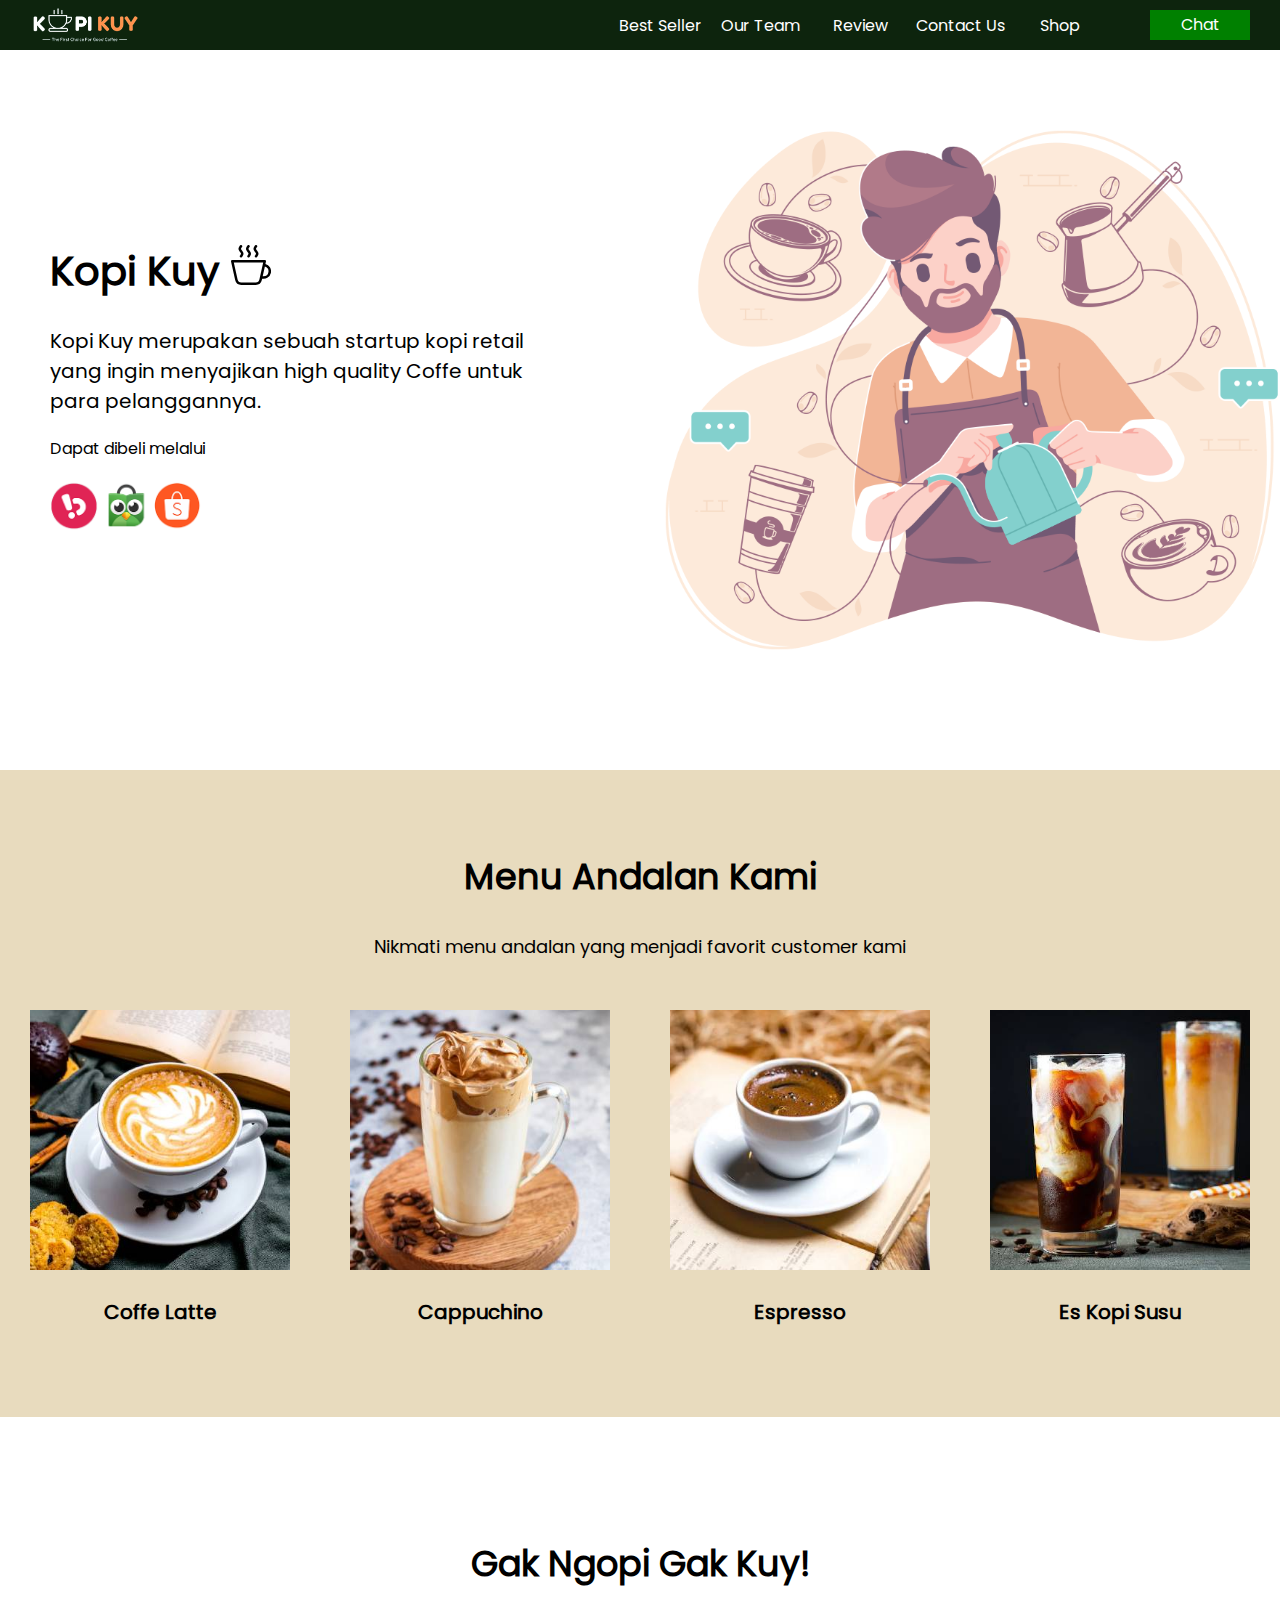
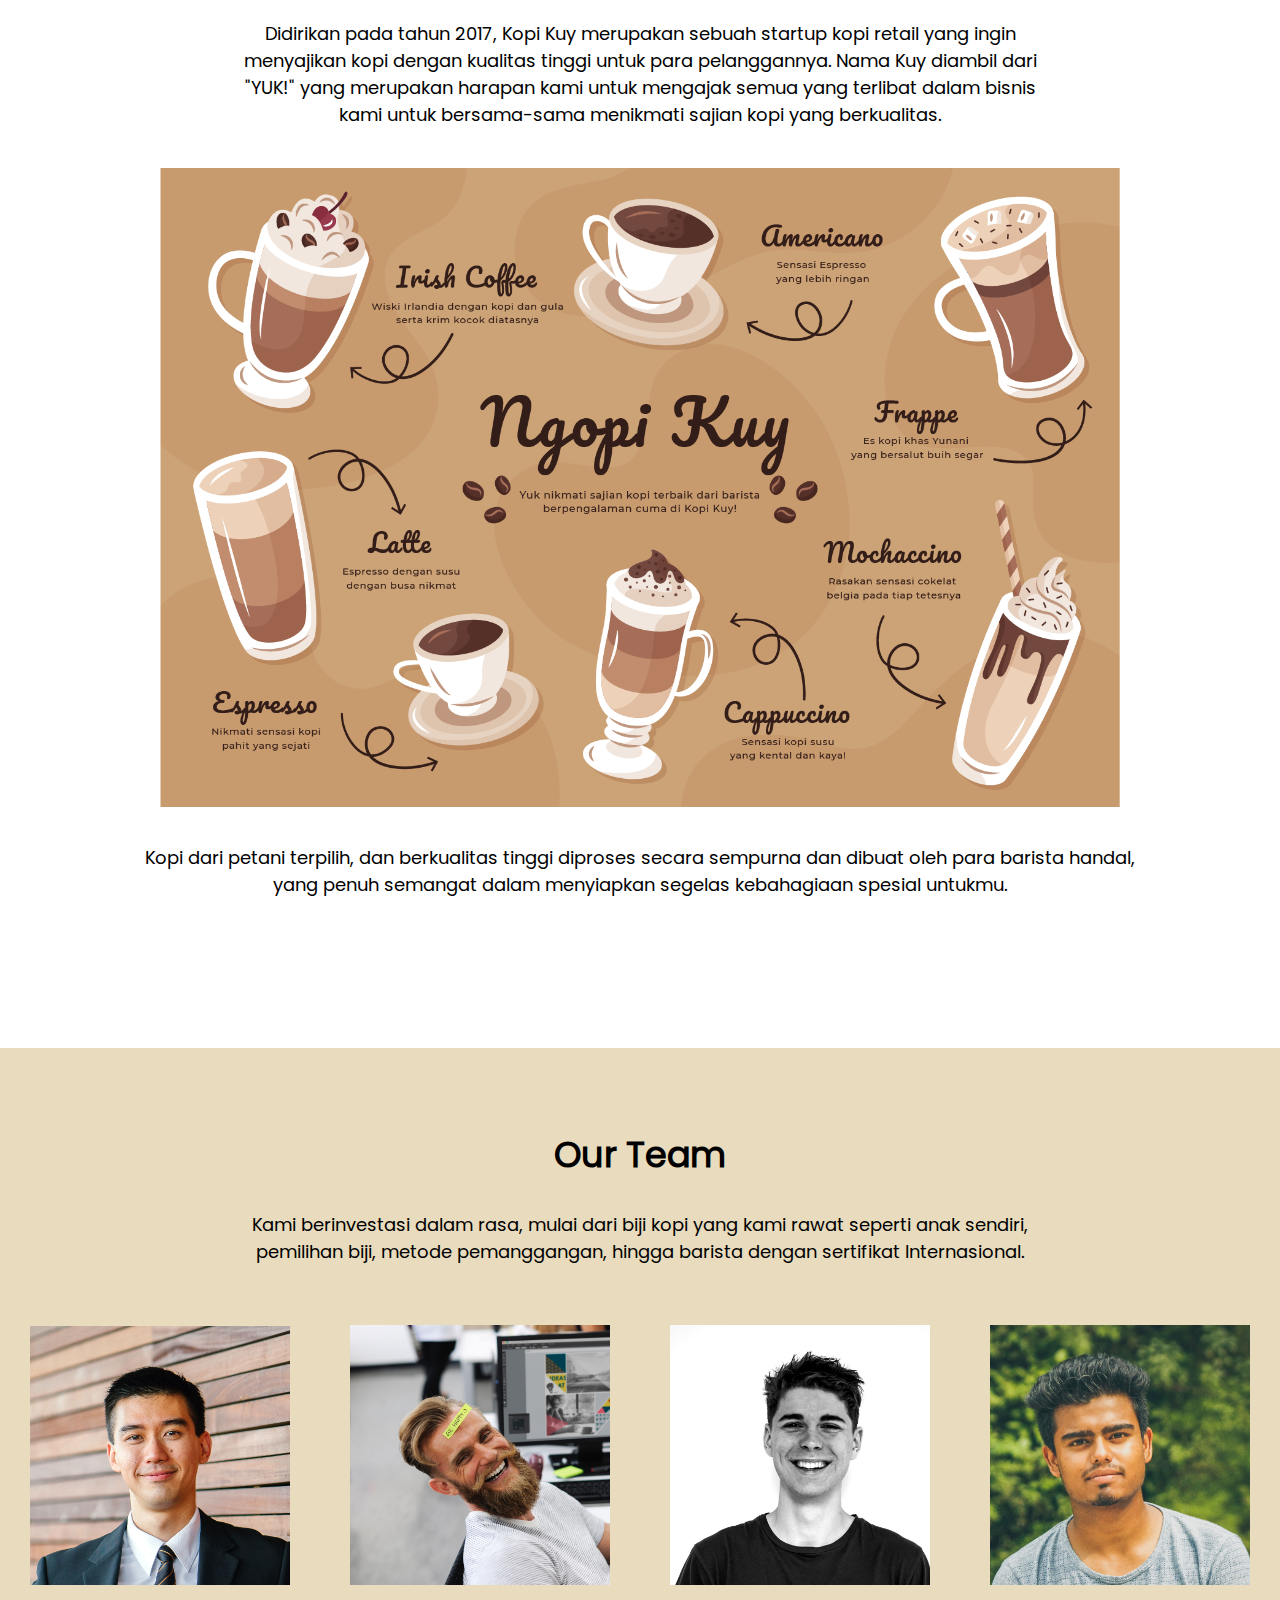
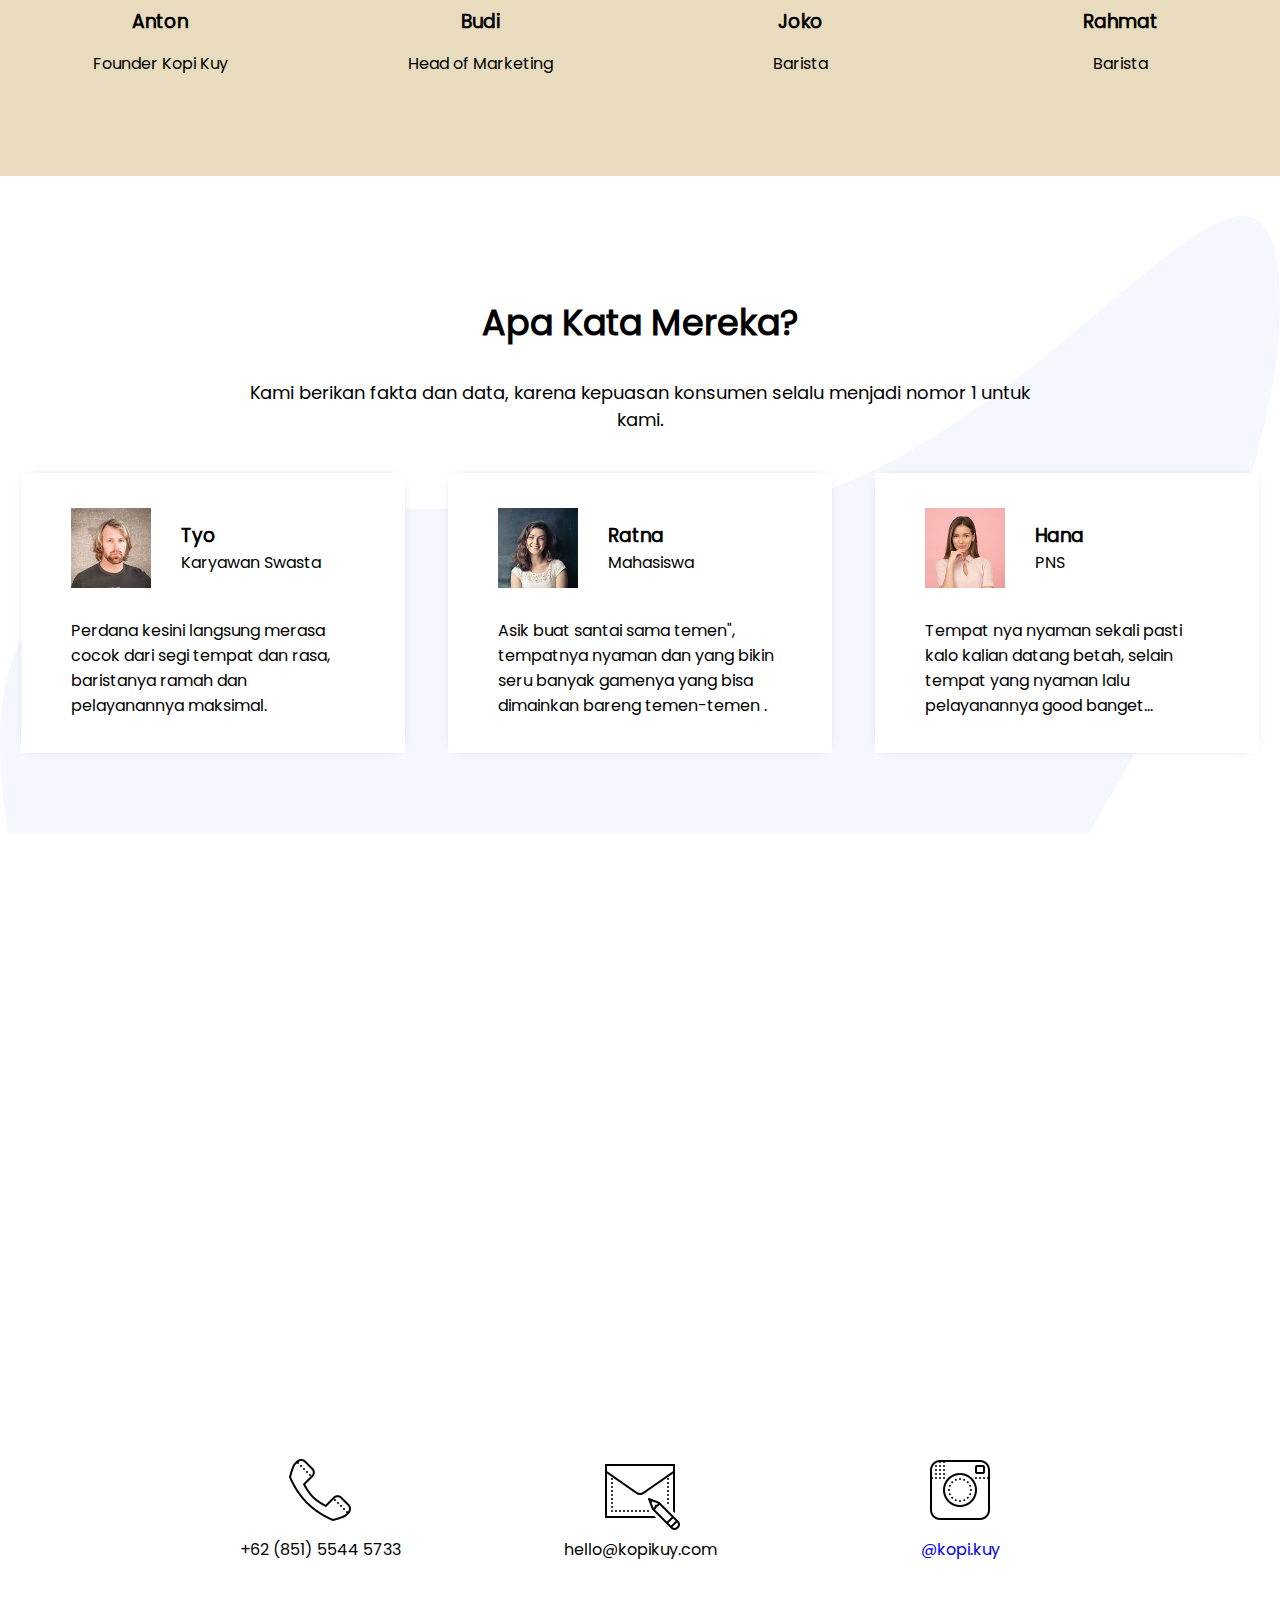
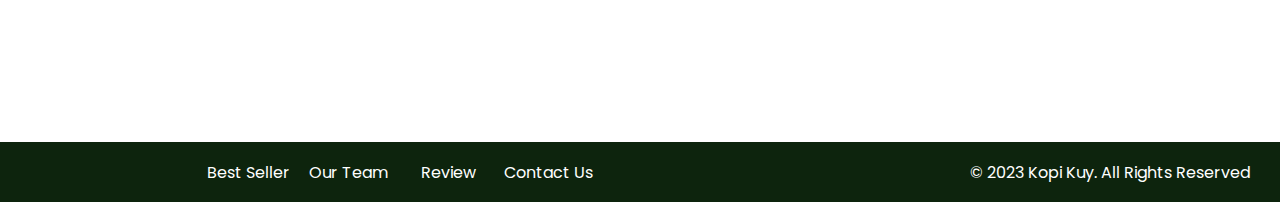
==== index.html @ 0606dd42 "first commit" ====
<!DOCTYPE html>
<html lang="en">

<head>
    <meta charset="UTF-8">
    <meta http-equiv="X-UA-Compatible" content="IE=edge">
    <meta name="viewport" content="width=device-width, initial-scale=1.0">
    <title>Website Kopi Kuy</title>
    <link rel="stylesheet" href="css/style.css">
</head>

<body>
    <nav>
        <div class="baris">
            <img src="images/logo/logo_kuy.png" alt="logo kopi kuy" class="logo">
            <ul class="navigasi">
                <li>
                    <a href="#best-seller">Best Seller</a>
                </li>
                <li>
                    <a href="#our-team">Our Team</a>
                </li>
                <li>
                    <a href="#review">Review</a>
                </li>
                <li>
                    <a href="#contact-us">Contact Us</a>
                </li>
                <li>
                    <a href="produk.html">Shop</a>
                </li>
            </ul>
            <a role="button" class="chat" href="https://wa.me/6285155445733">Chat</a>
        </div>
    </nav>

<header>
    <div class="baris">
        <div class="kiri">
            <h1>Kopi Kuy <img src="images/icon/icon_kopi.svg" alt=""></h1>
            <p class="tagline">
                Kopi Kuy merupakan sebuah startup kopi retail yang ingin menyajikan high quality Coffe untuk para pelanggannya.
            </p>
            <div class="cta">
                <p>Dapat dibeli melalui</p>
                <a href="https://www.bukalapak.com/u/jakartakopi">
                    <img src="images/logo/logo_bukalapak.png" alt="">
                </a>
                <a href="https://www.tokopedia.com/bataviaonekopi">
                    <img src="images/logo/logo_tokopedia.png" alt="">
                </a>
                <a href="https://shopee.co.id/batavia.coffee">
                    <img src="images/logo/logo_shopee.png" alt="">
                </a>
            </div>
        </div>
        <img src="images/header/banner barista 4.png" alt="" class="kanan">
    </div>
</header>

<section id="best-seller" class="best-seller">
    <h2>Menu Andalan Kami</h2>
    <p class="sub">
        Nikmati menu andalan yang menjadi favorit customer kami 
    </p>
    <div class="baris">
        <div class="produk">
            <img src="images/produk/product_latte.jpg" alt="">
            <p>Coffe Latte</p>
        </div>
        <div class="produk">
            <img src="images/produk/product_capuchino.jpg" alt="">
            <p>Cappuchino</p>
        </div>
        <div class="produk">
            <img src="images/produk/product_espresso.jpg" alt="">
            <p>Espresso</p>
        </div>
        <div class="produk">
            <img src="images/produk/product_kopi_susu.jpg" alt="">
            <p>Es Kopi Susu</p>
        </div>
    </div>
</section>

<SECTION id="about-us" class="about-us">
    <h2>Gak Ngopi Gak Kuy!</h2>
    <p class="sub">
        Didirikan pada tahun 2017, Kopi Kuy merupakan sebuah startup kopi retail yang ingin menyajikan kopi dengan kualitas tinggi untuk para pelanggannya. Nama Kuy diambil dari "YUK!" yang merupakan harapan kami untuk mengajak semua yang terlibat dalam bisnis kami untuk bersama-sama menikmati sajian kopi yang berkualitas. 
    </p>
    <img src="images/aset_kopi_jumbo.png">
    <p class="penjelasan">
        Kopi dari petani terpilih, dan berkualitas tinggi diproses secara sempurna dan dibuat oleh para barista handal, yang penuh semangat dalam menyiapkan segelas kebahagiaan spesial untukmu.
    </p>
</SECTION>

<SECTION id="our-team" class="our-team">
    <h2>Our Team</h2>
    <p class="sub">
        Kami berinvestasi dalam rasa, mulai dari biji kopi yang kami rawat seperti anak sendiri, pemilihan biji, metode pemanggangan, hingga barista dengan sertifikat Internasional.
    </p>
    <div class="baris">
        <div class="team">
            <img src="images/customer/customer7.jpg" alt="">
            <h3>Anton</h3>
            <p>Founder Kopi Kuy</p>
        </div>
        <div class="team">
            <img src="images/customer/customer9.jpg" alt="">
            <h3>Budi</h3>
            <p>Head of Marketing</p>
        </div>
        <div class="team">
            <img src="images/customer/customer5.jpg" alt="">
            <h3>Joko</h3>
            <p>Barista</p>
        </div>
        <div class="team">
            <img src="images/customer/customer8.jpg" alt="">
            <h3>Rahmat</h3>
            <p>Barista</p>
        </div>
    </div>
</SECTION>

<SECTION id="review" class="review">
    <h2>Apa Kata Mereka?</h2>
    <p class="sub">
        Kami berikan fakta dan data, karena kepuasan konsumen selalu menjadi nomor 1 untuk kami.</p>

        <div class="baris">
            <div class="testimoni">
                <div class="profile">
                    <img src="images/customer/customer2.jpg">
                    <div class="titel">
                        <h3>Tyo</h3>
                        <p>Karyawan Swasta</p>
                    </div>
                </div>
            <p>Perdana kesini langsung merasa cocok dari segi tempat dan rasa, baristanya ramah dan pelayanannya maksimal.</p>
            </div>
            <div class="testimoni">
                <div class="profile">
                    <img src="images/customer/customer3.jpg">
                    <div class="titel">
                        <h3>Ratna</h3>
                        <p>Mahasiswa</p>
                    </div>
                </div>
            <p>Asik buat santai sama temen", tempatnya nyaman dan yang bikin seru banyak gamenya yang bisa dimainkan bareng temen-temen .</p>
            </div>
            <div class="testimoni">
                <div class="profile">
                    <img src="images/customer/customer4.jpg">
                    <div class="titel">
                        <h3>Hana</h3>
                        <p>PNS</p>
                    </div>
                </div>
            <p>Tempat nya nyaman sekali pasti kalo kalian datang betah, selain tempat yang nyaman lalu pelayanannya good banget...</p>
            </div>
        </div>
</SECTION>

<section class="contact-us" id="contact-us">
    <iframe
            src="https://www.google.com/maps/embed?pb=!1m14!1m8!1m3!1d7932.741866032694!2d106.668581!3d-6.214715!3m2!1i1024!2i768!4f13.1!3m3!1m2!1s0x2e69f9912c7f297b%3A0xe5a3a671dae861ab!2sKopi%20kuy!5e0!3m2!1sid!2sid!4v1680617229460!5m2!1sid!2sid"
            width="100%" height="450" style="border:0;" allowfullscreen="" loading="lazy"
            referrerpolicy="no-referrer-when-downgrade"></iframe>

    <div class="baris">
        <div class="kolom">
            <img src="images/icon/icon_phone.png">
            <p>+62 (851) 5544 5733 </p>
        </div>
        <div class="kolom">
            <img src="images/icon/icon_mail.png">
            <p>hello@kopikuy.com</p>
        </div>
        <div class="kolom">
            <img src="images/icon/icon_instagram.png">
            <a href="https://instagram.com" role="button">
            <p>@kopi.kuy</p>
            </a>
        </div>
    </div>
</section>

<footer>
    <div class="baris">
        <ul class="navigasi">
            <li>
                <a href="#best-seller">Best Seller</a>
            </li>
            <li>
                <a href="#our-team">Our Team</a>
            </li>
            <li>
                <a href="#review">Review</a>
            </li>
            <li>
                <a href="#contact-us">Contact Us</a>
            </li>
        </ul>
        <p>© 2023 Kopi Kuy. All Rights Reserved</p>
    </div>
</footer>
</body>

</html>
---- css/style.css ----
/* Pengaturan Global */
@font-face {
   font-family: 'Poppins';
   src: url(../fonts/poppins.woff2);
}

* {
   box-sizing: border-box;
   margin: 0;
   padding: 0;
}

html {
   scroll-behavior: smooth;
}

body {
   font-family: 'Poppins';
}

.bg-kopi {
   background-color: rgb(13, 36, 13);
}

section {
   padding-top: 80px;
   padding-bottom: 80px;
   margin-top: 40px;
   margin-bottom: 40px;
}

.baris {
   display: flex;
   align-items: center;
   justify-content: center;
}

h1 {
   font-size: 40px;
}

h2 {
   font-size: 35px;
   text-align: center;
   margin-bottom: 30px;
}

p.sub {
   font-size: 18px;
   width: 800px;
   max-width: 100%;
   text-align: center;
   margin: auto;
   margin-bottom: 40px;
}

img,
video {
   max-width: 100%;
}

/* Navigasi */

nav {
   background-color: rgb(13, 36, 13);
   padding-left: 30px;
   padding-right: 30px;
}

nav .chat {
   width: 100px;
   height: 30px;
   text-decoration: none;
   background-color: green;
   color: white;
   text-align: center;
   line-height: 1.9rem;
}

nav .baris {
   align-items: center;
   height: 50px;
}

.logo {
   height: 40px;
}

nav button {
   width: 100px;
   height: 30px;
}

.navigasi {
   display: flex;
   list-style: none;
   margin-right: 40px;
   align-items: center;
   margin-left: auto;
   text-align: center;
}

.navigasi li {
   width: 100px;
}

.navigasi li a {
   color: #fff;
   text-decoration: none;
}

/* Header */

header {
   padding-left: 50px;
   padding-top: 80px;
   padding-bottom: 80px;
}

header .baris {
   display: flex;
   align-items: center;
}

header .kiri {
   width: 50%;
   padding-right: 100px;
}

header .kanan {
   width: 50%;
}

header .kiri h1 {
   margin-bottom: 25px;
   /*color: midnightblue;*/
}

header .kiri p.tagline {
   margin-bottom: 20px;
   font-size: 20px;
}

header .kiri .cta p {
   font-size: 16px;
   margin-bottom: 20px;
}

header .kiri .cta a {
   text-decoration: none;
}

header .kiri .cta img {
   height: 50px;
}

/* Best Seller */

.best-seller {
   background-color: rgb(232, 219, 190);
}

.best-seller .produk {
   width: 25%;
   padding: 10px 30px;
   text-align: center;
}

.best-seller .produk p {
   font-weight: bold;
   margin-top: 20px;
   font-size: 20px;
}

/* About Us */

section.about-us {

   margin-left: auto;
   margin-right: auto;
   text-align: center;
}

.about-us .tentang {
   width: 1024px;
   max-width: 90%;
   margin: 10px auto 40px auto;
   font-size: 18px;
}

.about-us img {
   width: 960px;
   max-width: 100%;
}

.about-us .penjelasan {
   max-width: 80%;
   margin: 30px auto 30px auto;
   font-size: 18px;
}

/* Our Team */

.our-team {
   background-color: rgb(232, 219, 190);
}

.our-team .baris .team {
   padding: 20px 30px;
   text-align: center;
}

.our-team .baris .team img {
   margin-bottom: 15px;
}

.our-team .baris h3 {
   margin-bottom: 15px;
}

/* Review */

.review {
   background-image: url(../images/shapes/9.svg);
   background-size: cover;
}

.review .baris {
   width: 1366px;
   max-width: 100%;
   margin-left: auto;
   margin-right: auto;
   justify-content: space-around;
}

.review .baris .testimoni {
   width: 30%;
   padding: 35px 50px;
   box-shadow: 0px 0px 12px -10px #000;
   background-color: #fff;
}

.review .profile {
   display: flex;
   margin-bottom: 30px;
   align-items: center;
}

.review .profile img {
   height: 80px;
   margin-right: 30px;
}

/* Contact Us */

section.contact-us {
   margin-bottom: 100px;
}

.contact-us .baris .kolom {
   margin-top: 40px;
   width: 25%;
   text-align: center;
}

.contact-us .kolom a {
   text-decoration: none;
}

/* Footer */

footer {
   background-color: rgb(13, 36, 13);
   padding-left: 30px;
   padding-right: 30px;
}

footer .baris {
   align-items: center;
   justify-content: space-between;
   max-width: 1366px;
   align-self: center;
   height: 60px;
}

footer .navigasi {
   width: 60%;
}

footer p {
   color: #fff;
}

/* Produk */

.shop .card p.card-text {
   font-size: 15px;
   color: #3b3b3b;
}

.shop .card h5 {
   font-size: 18px;
   font-weight: bold;
   color: #3b3b3b;
}


/* Media */
@media (max-width:700px) {
   .baris {
      flex-wrap: wrap;
   }

   .navigasi {
      display: none;
   }

   .logo {
      margin-right: auto;
   }

   header .kiri {
      width: 100%;
      padding-right: 10px;
      padding-right: 10px;
      text-align: center;
      color: mediumvioletred;
   }

   header .kanan {
      width: 100%;
   }

   section {
      padding-left: 20px;
      padding-right: 20px;
   }

   .best-seller .produk {
      width: 50%;
      margin-bottom: 30px;
   }

   .review .baris .testimoni {
      width: 100%;
      margin-bottom: 30px;
   }

   .contact-us .baris .kolom {
      width: 50%;
   }
}
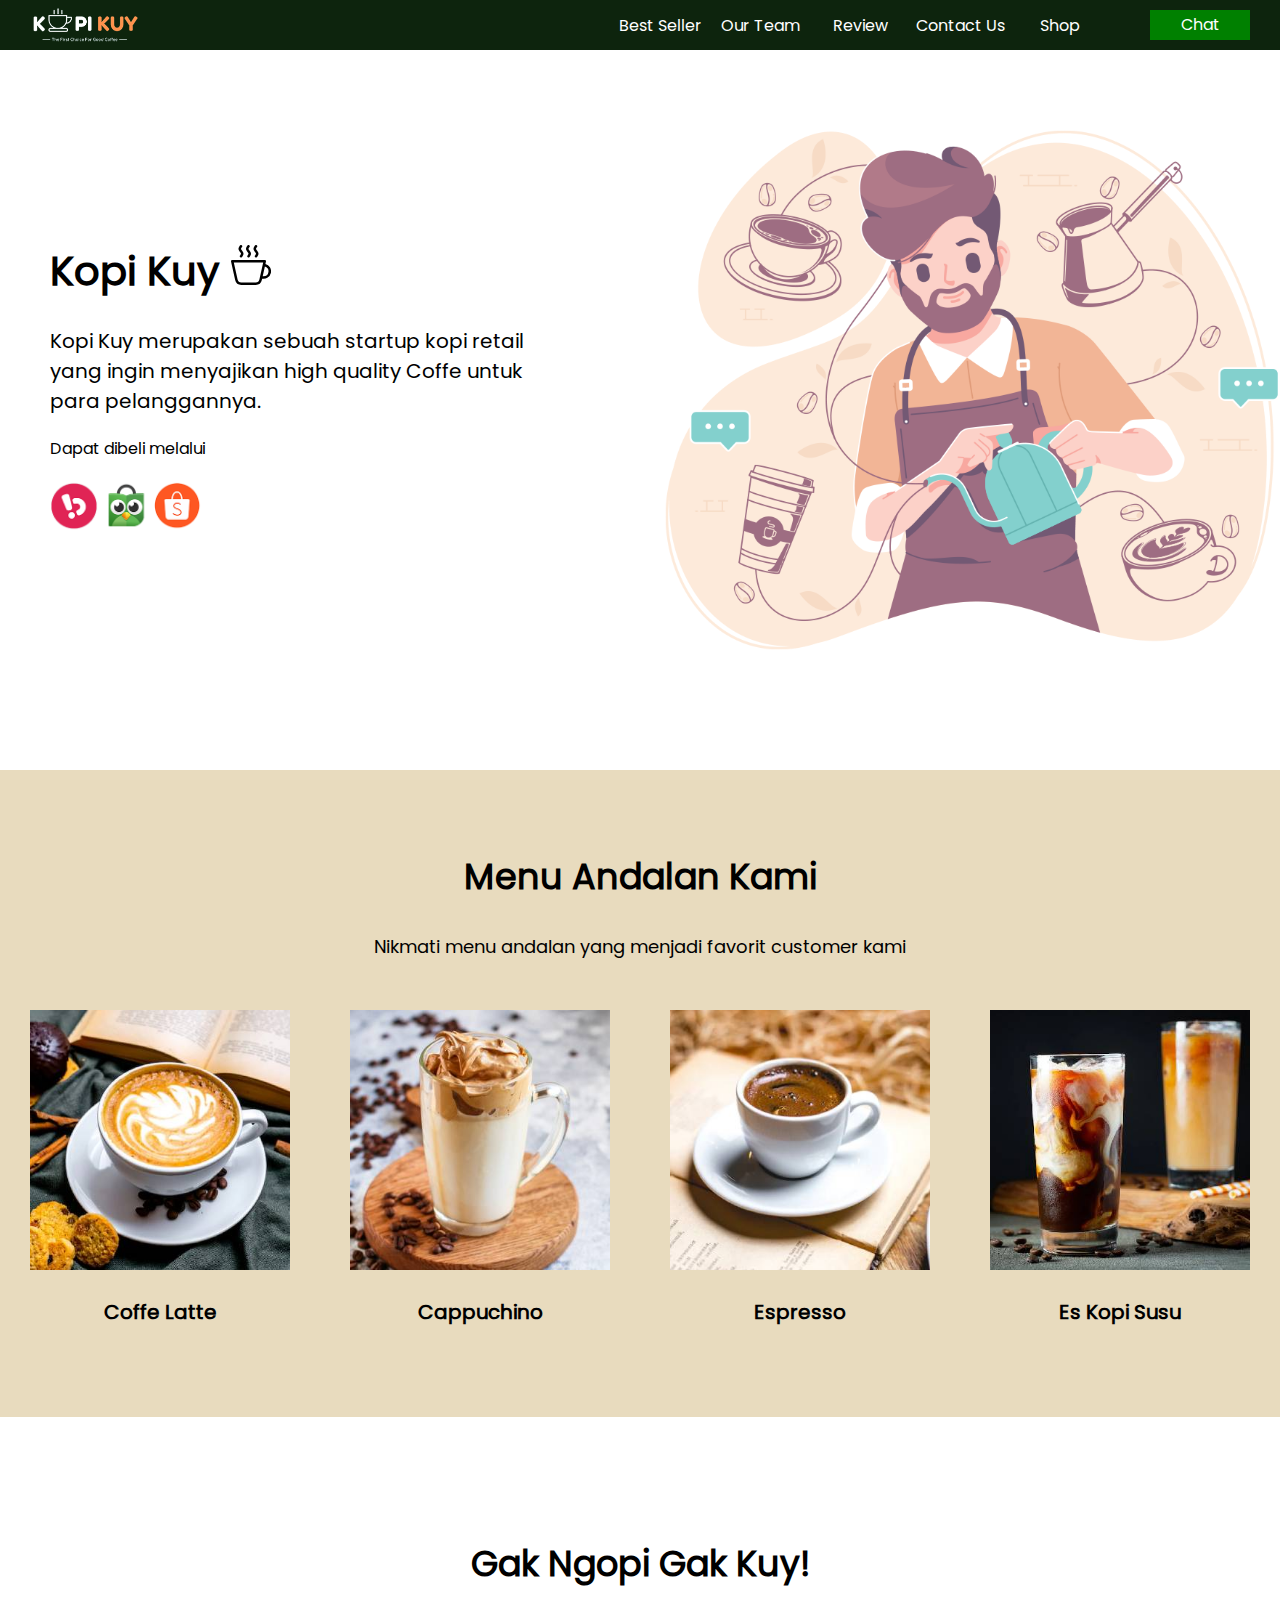
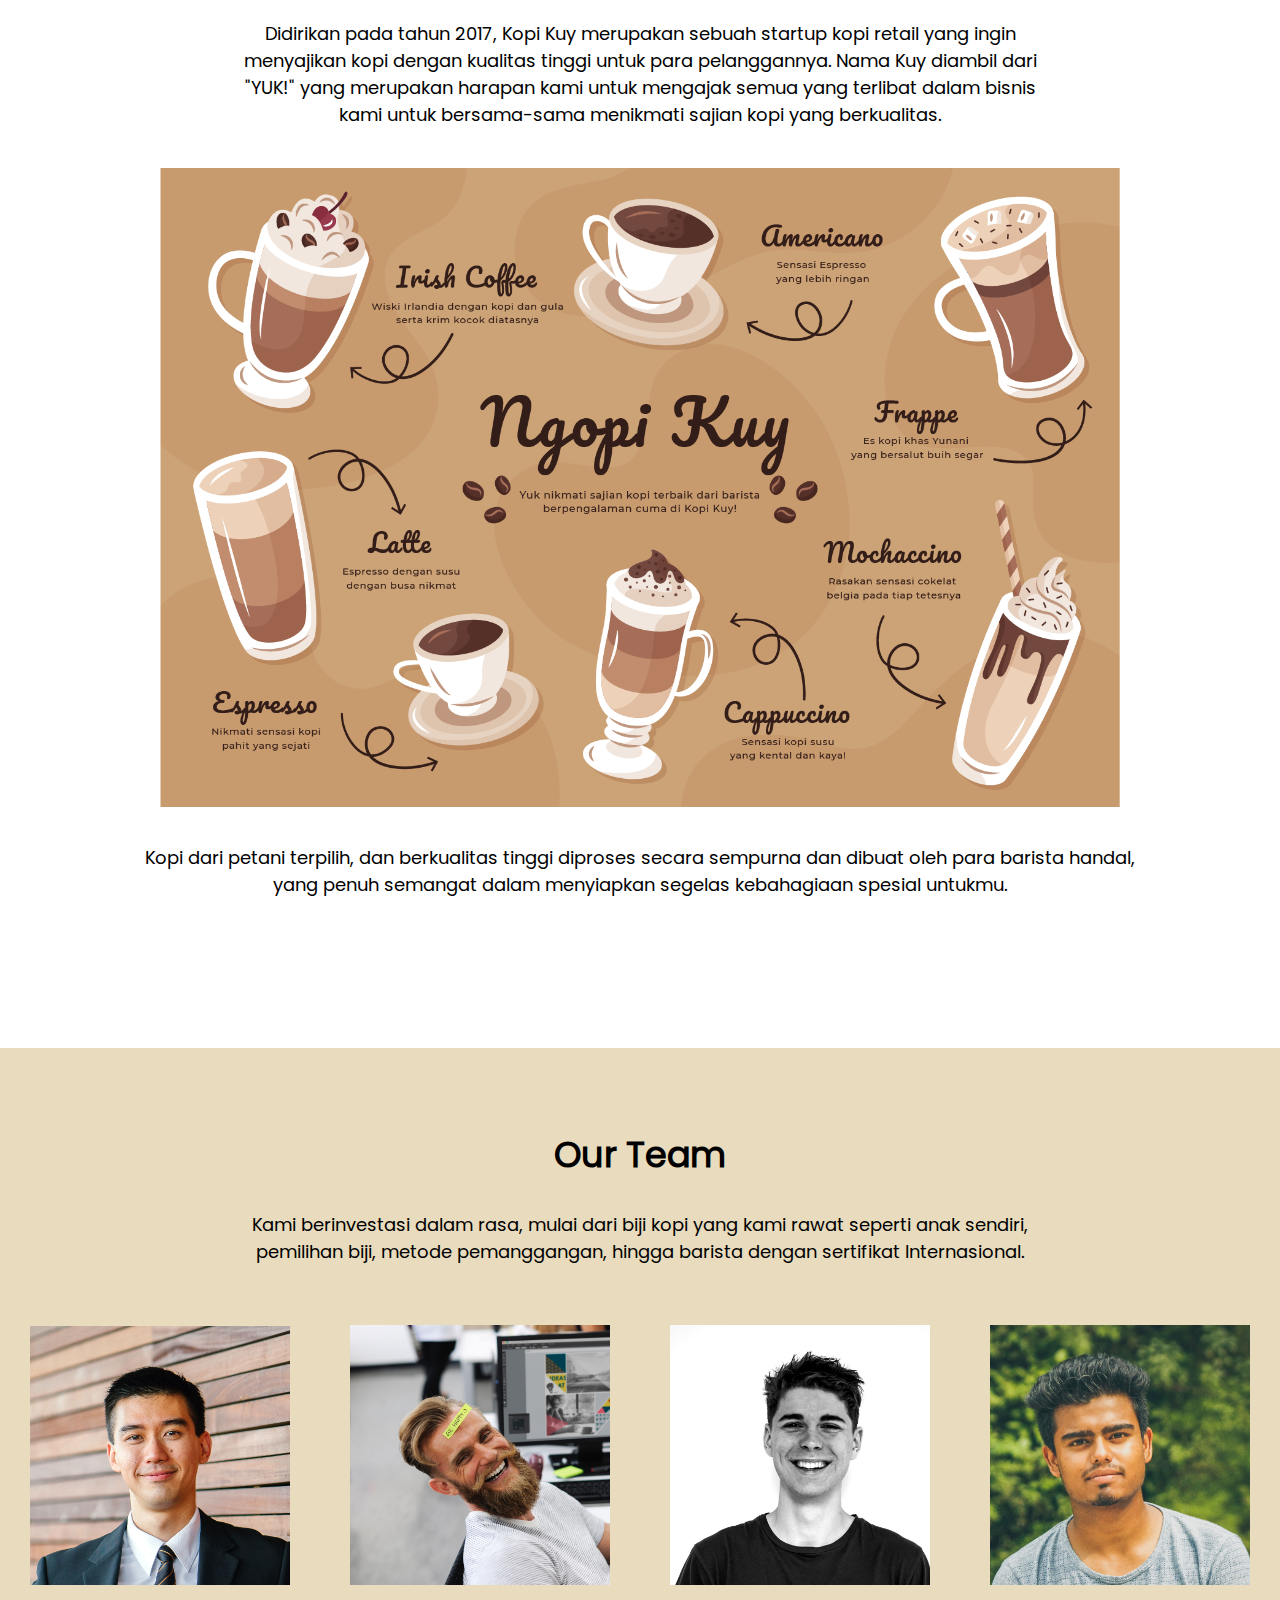
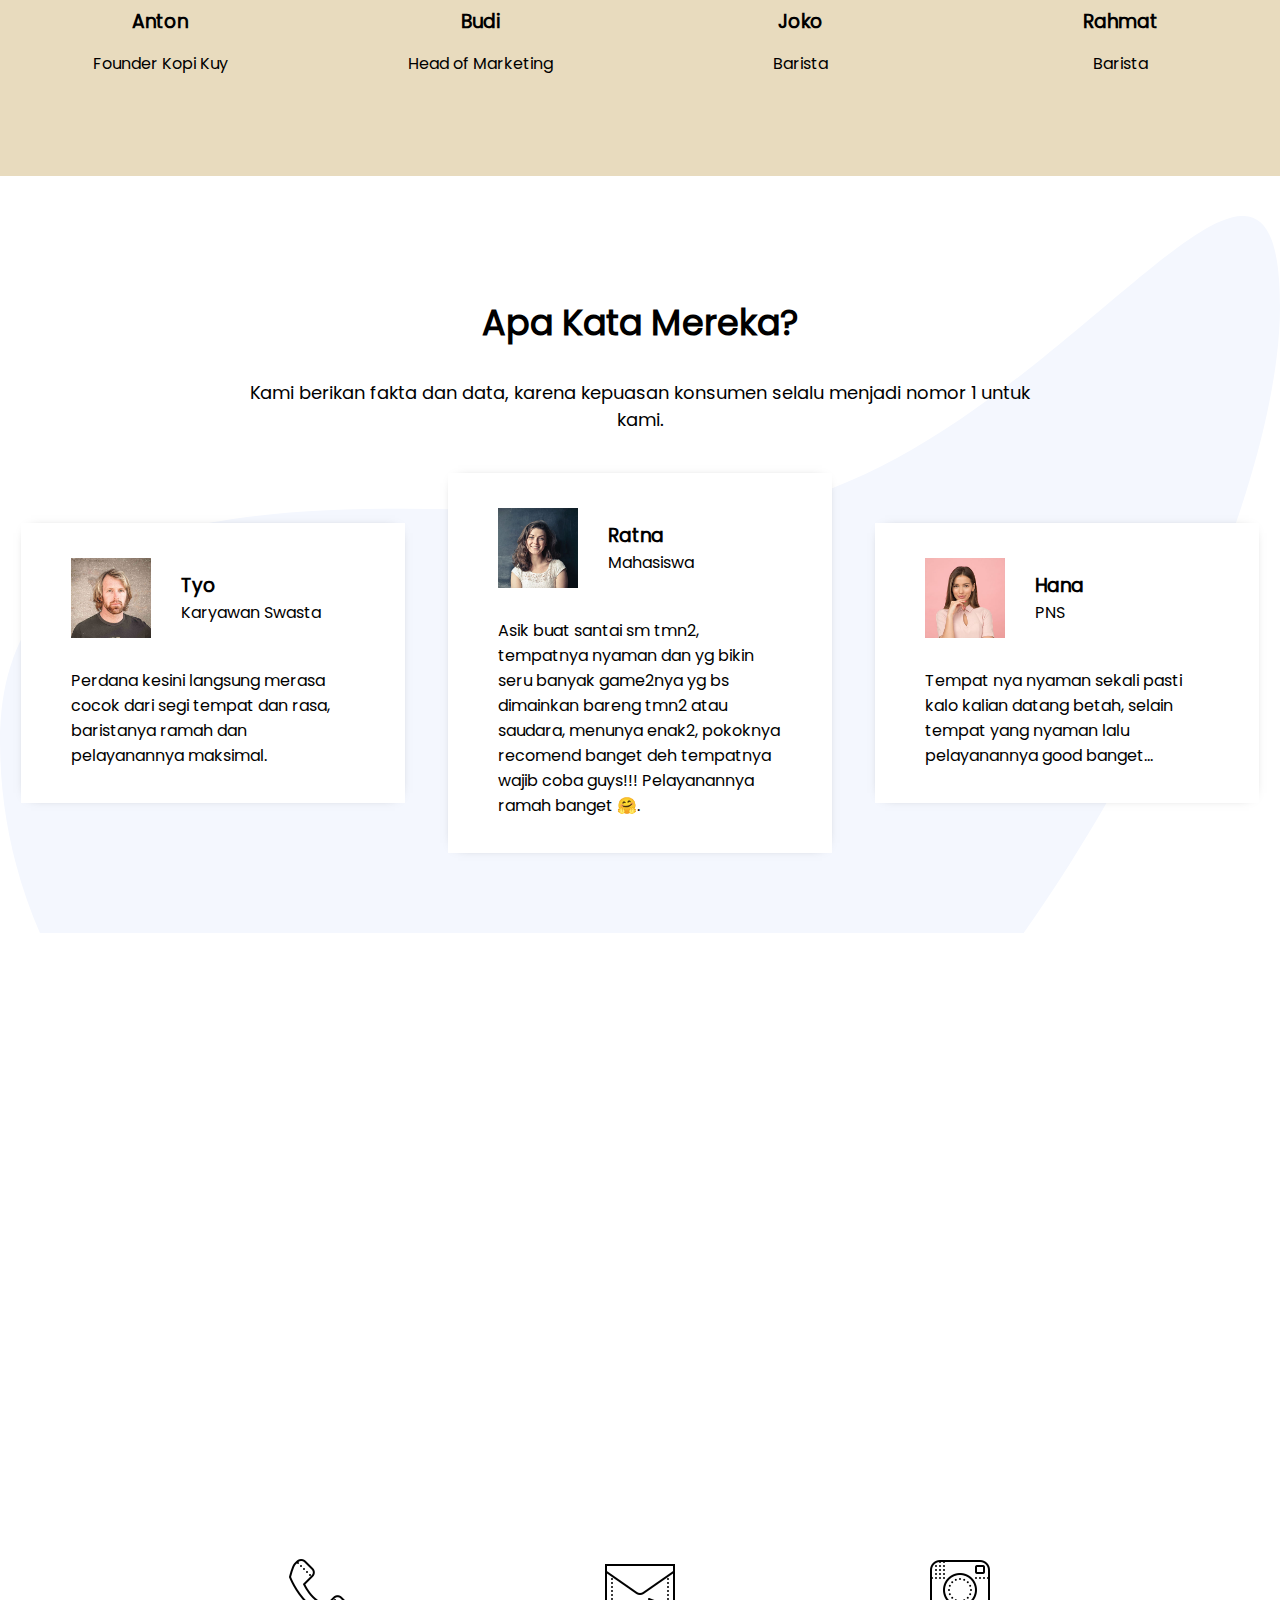
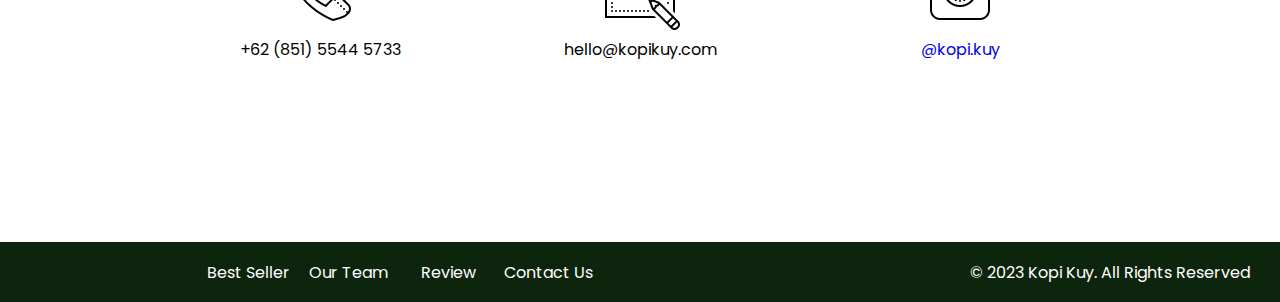
==== commit 7257fa05: "Tambah Menu" ====
--- a/index.html
+++ b/index.html
@@ -147,7 +147,9 @@
                         <p>Mahasiswa</p>
                     </div>
                 </div>
-            <p>Asik buat santai sama temen", tempatnya nyaman dan yang bikin seru banyak gamenya yang bisa dimainkan bareng temen-temen .</p>
+            <p>Asik buat santai sm tmn2, tempatnya nyaman dan yg bikin seru banyak game2nya yg bs
+                dimainkan bareng tmn2 atau saudara, menunya enak2, pokoknya recomend banget deh
+                tempatnya wajib coba guys!!! Pelayanannya ramah banget 🤗.</p>
             </div>
             <div class="testimoni">
                 <div class="profile">
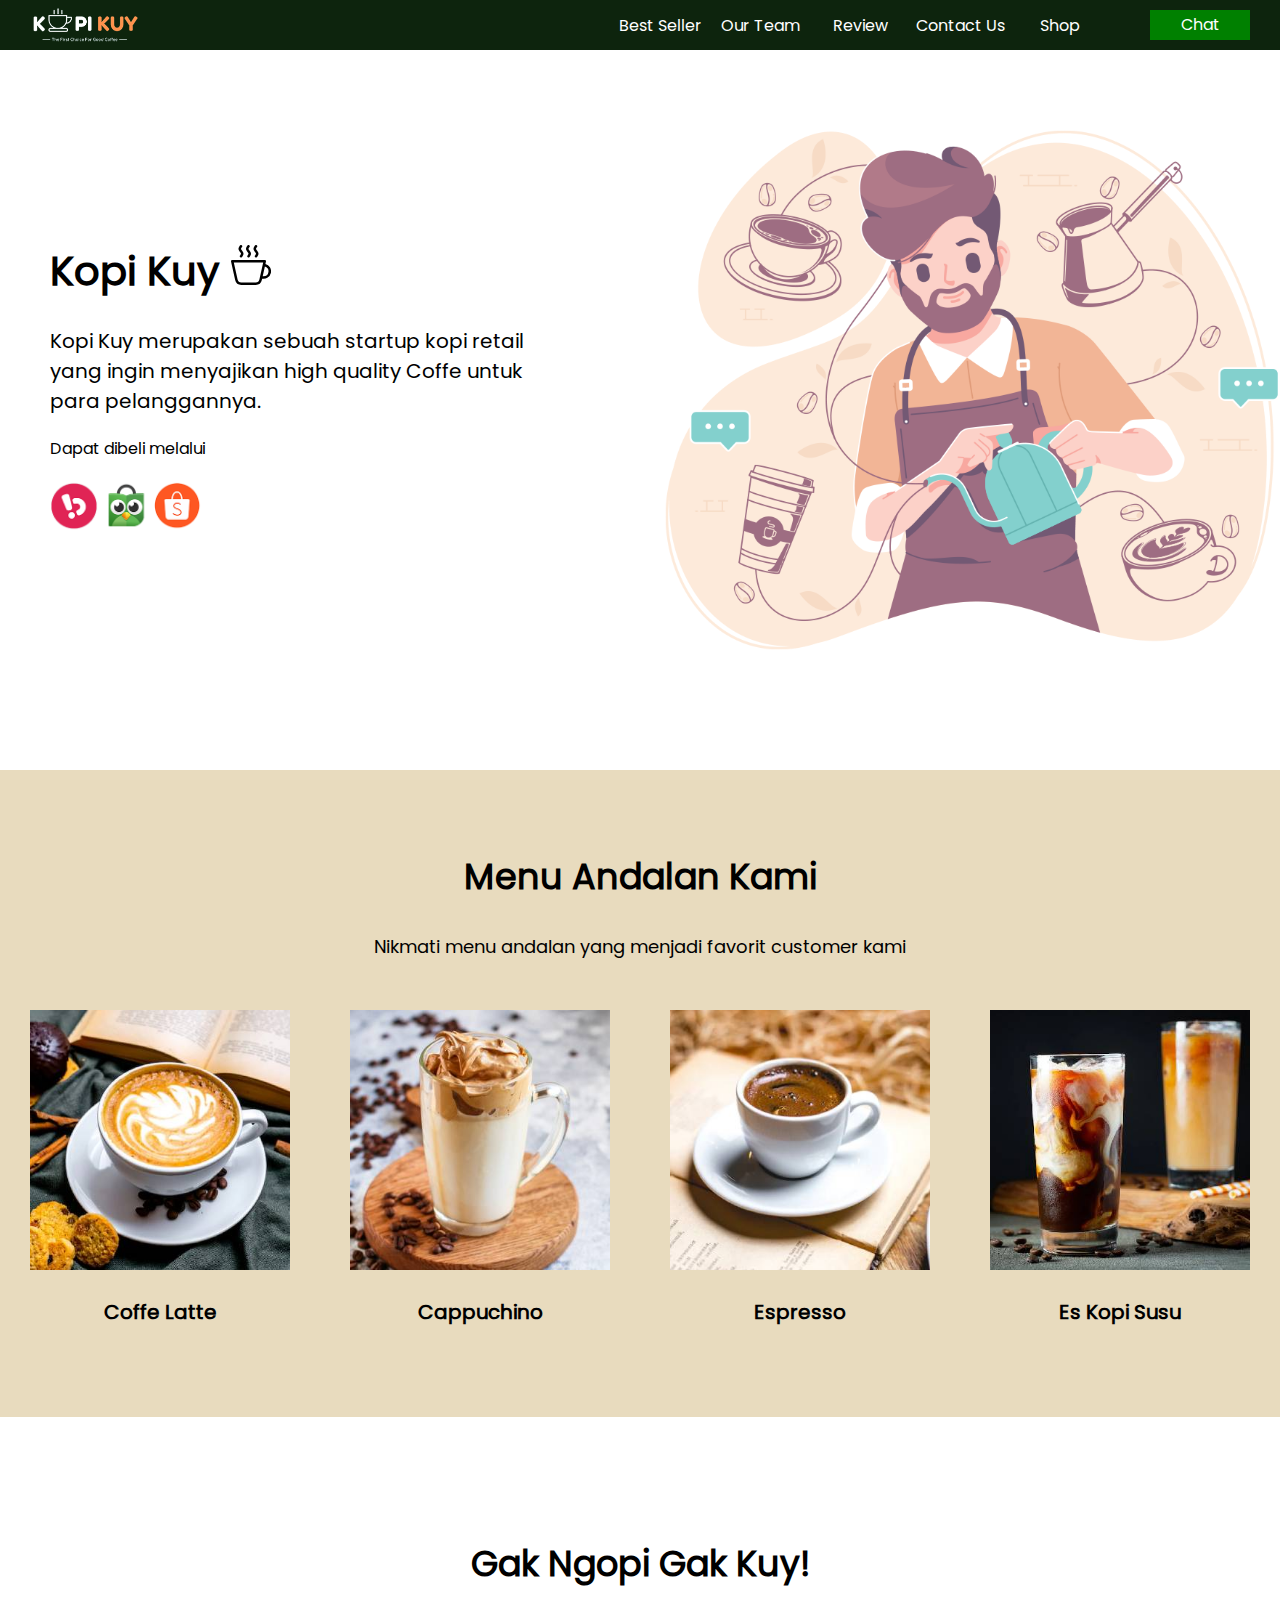
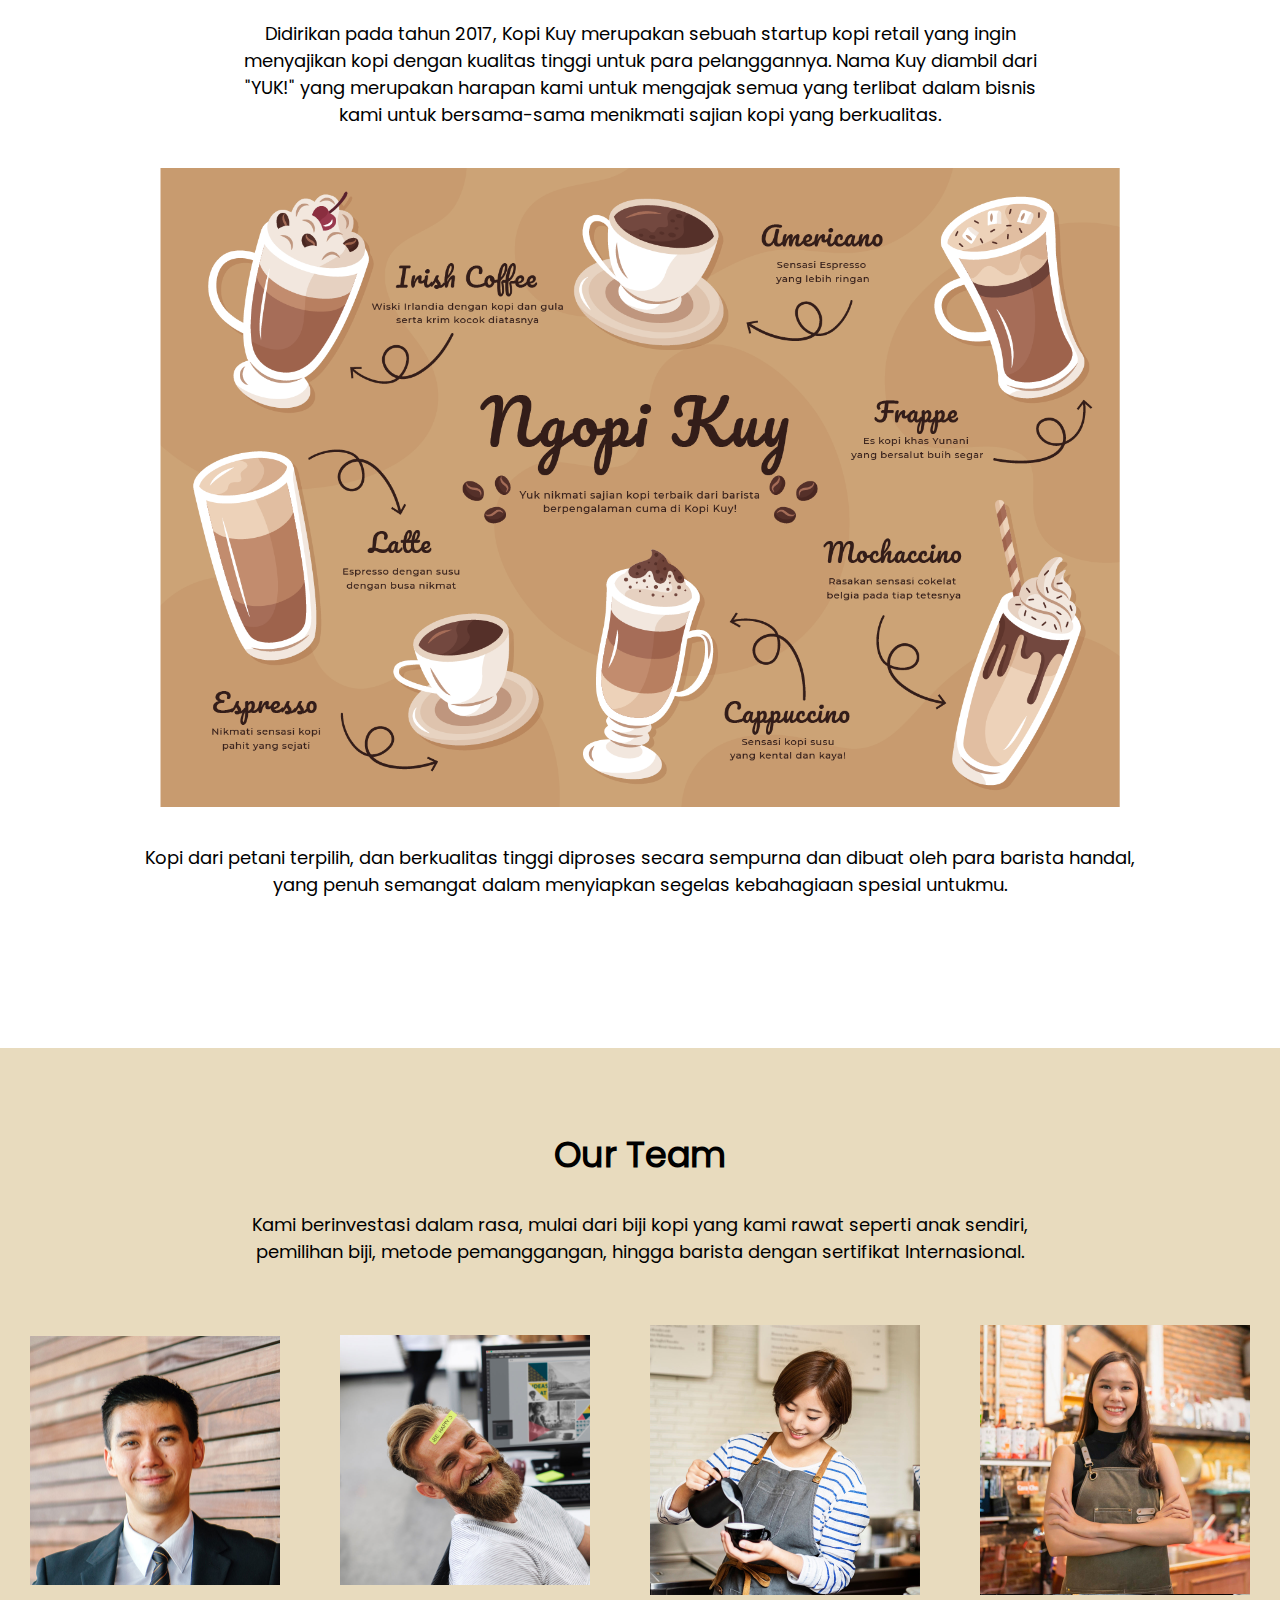
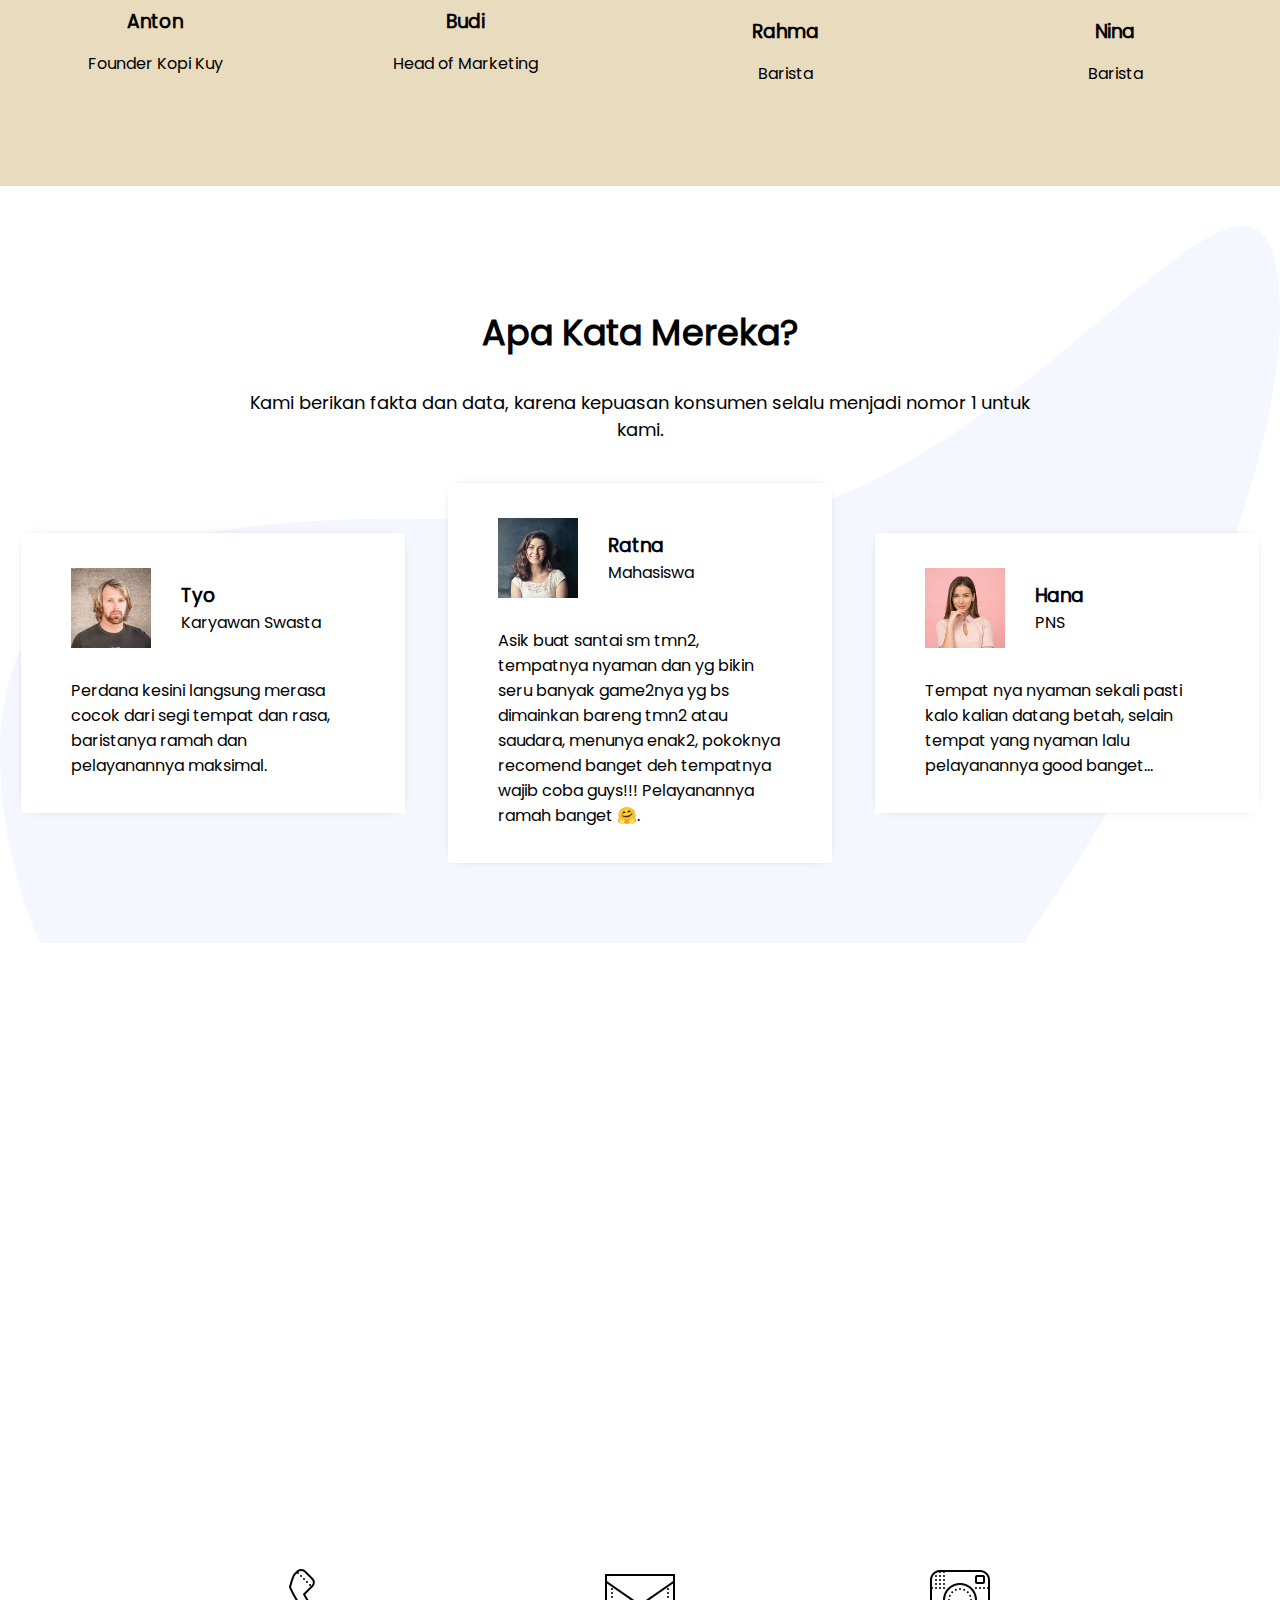
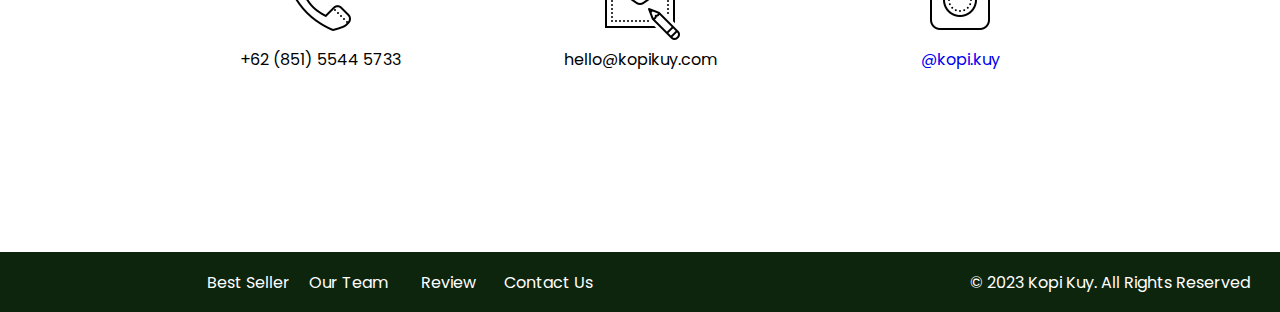
==== commit 744583ff: "new" ====
--- a/index.html
+++ b/index.html
@@ -111,13 +111,13 @@
             <p>Head of Marketing</p>
         </div>
         <div class="team">
-            <img src="images/customer/customer5.jpg" alt="">
-            <h3>Joko</h3>
+            <img src="images/team/team1.jpg" alt="">
+            <h3>Rahma</h3>
             <p>Barista</p>
         </div>
         <div class="team">
-            <img src="images/customer/customer8.jpg" alt="">
-            <h3>Rahmat</h3>
+            <img src="images/team/team2.jpg" alt="">
+            <h3>Nina</h3>
             <p>Barista</p>
         </div>
     </div>
